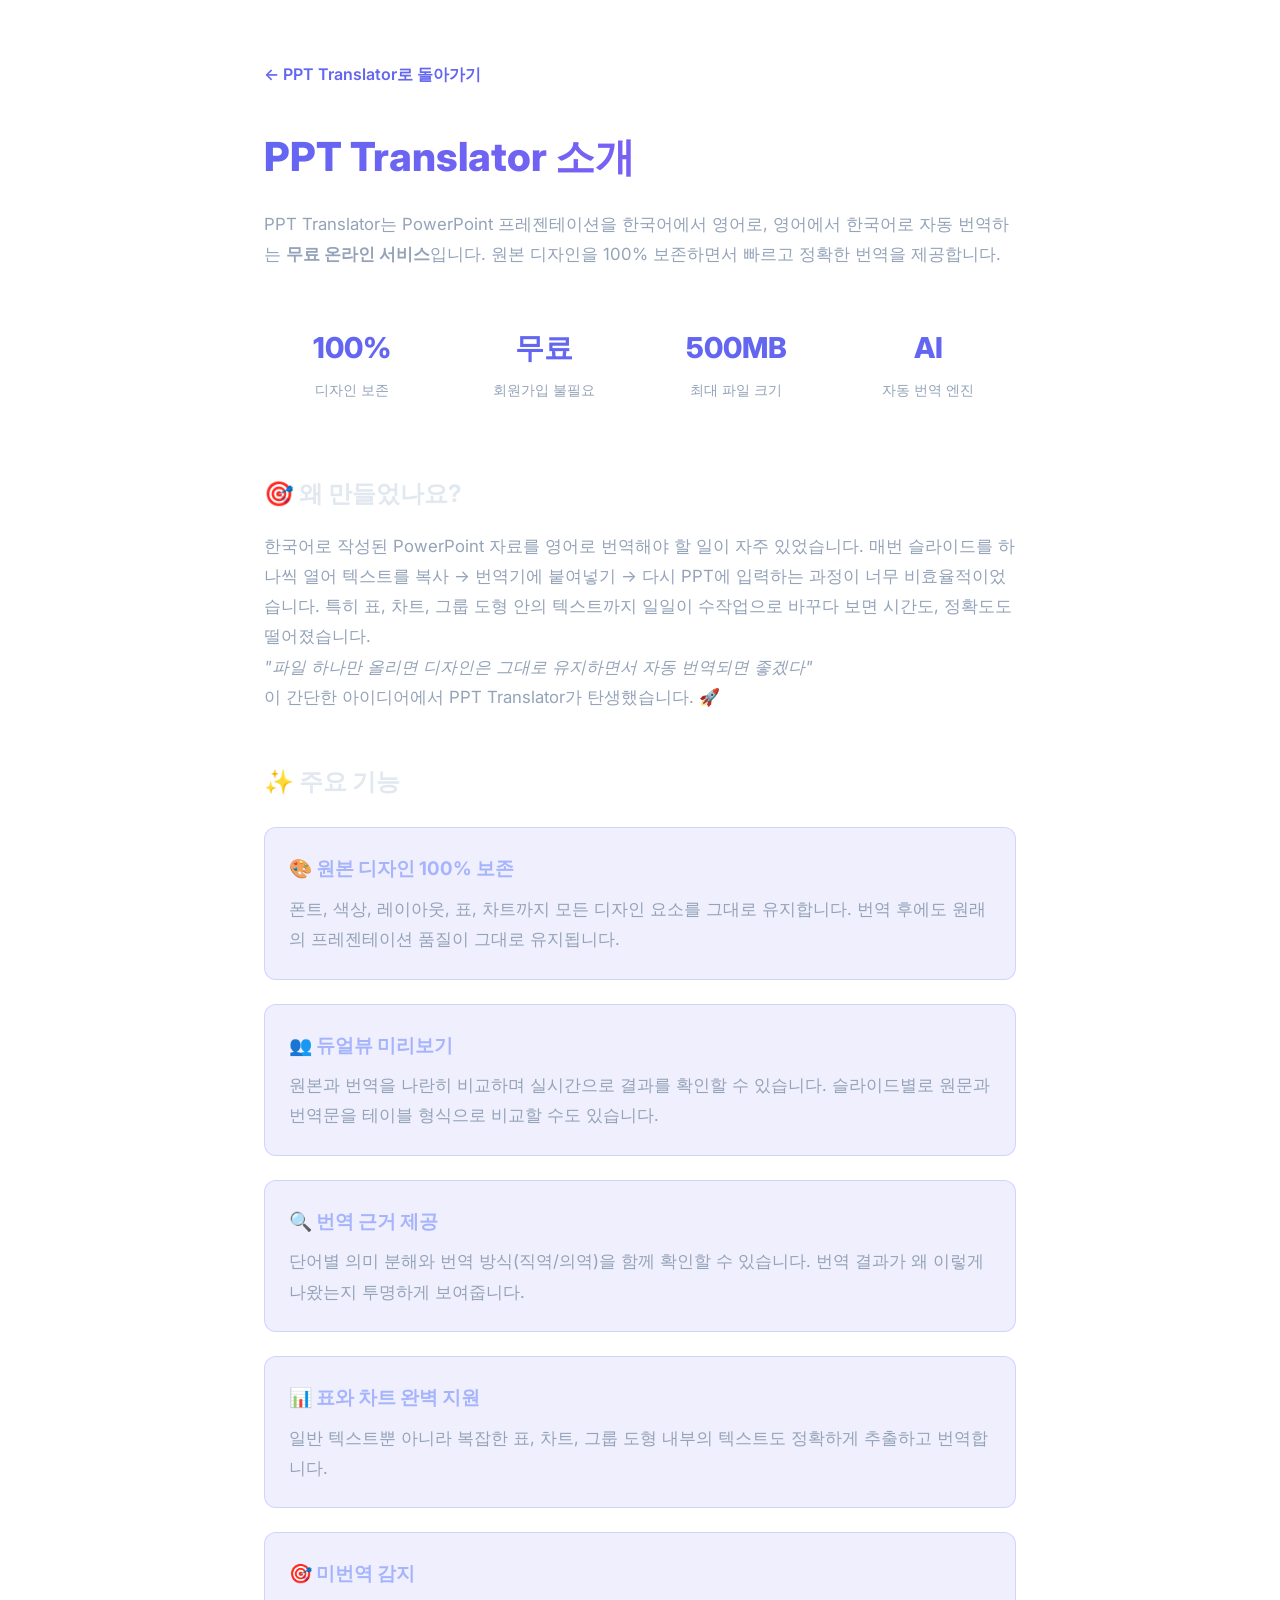
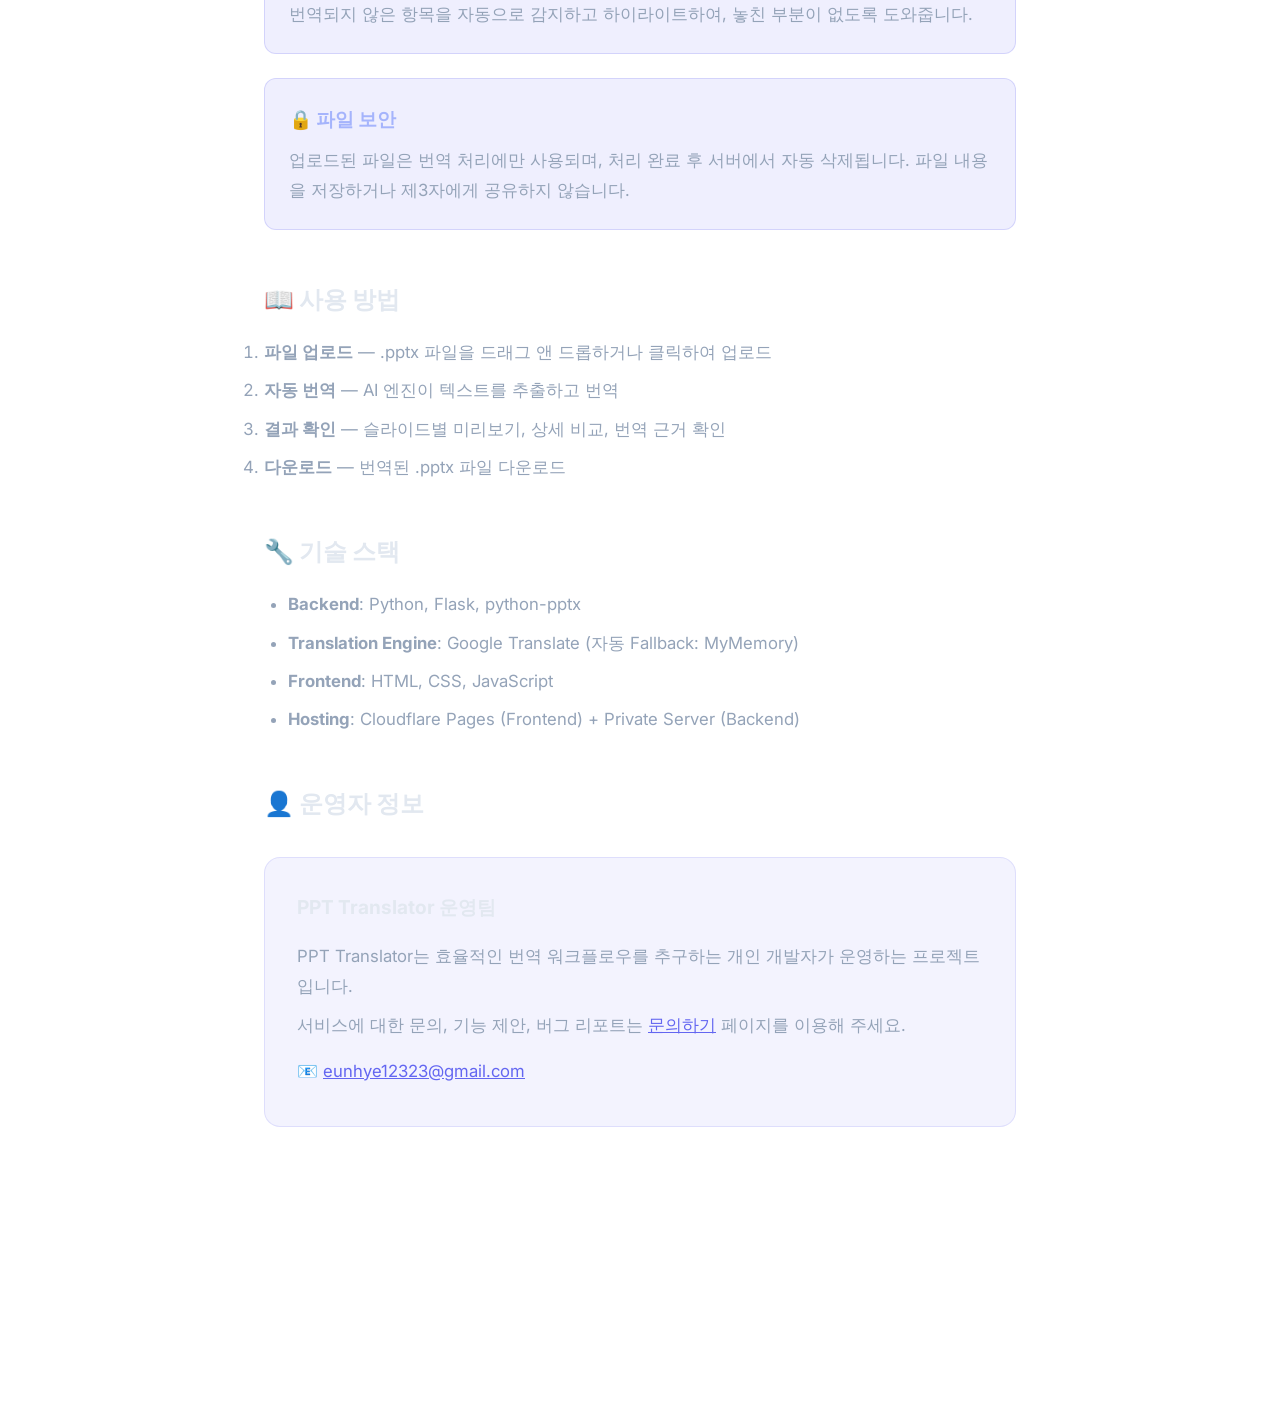
==== cloudflare-pages/about.html @ bfa5f7b9 "sync: Cloudflare Pages files with latest local source - Sync style.css and service.css from static/ " ====
<!DOCTYPE html>
<html lang="ko">

<head>
    <meta charset="UTF-8">
    <meta name="viewport" content="width=device-width, initial-scale=1.0">
    <title>서비스 소개 — PPT Translator | PowerPoint 자동 번역 서비스</title>
    <meta name="description"
        content="PPT Translator는 PowerPoint 프레젠테이션을 AI로 자동 번역하는 무료 온라인 도구입니다. 원본 디자인 100% 보존, 듀얼뷰 미리보기, 번역 근거 제공.">
    <meta property="og:title" content="서비스 소개 — PPT Translator">
    <meta property="og:description" content="PowerPoint 프레젠테이션을 AI로 자동 번역하는 무료 온라인 서비스입니다.">
    <meta property="og:type" content="website">
    <meta property="og:url" content="https://ppt-translate.pages.dev/about.html">
    <link rel="canonical" href="https://ppt-translate.pages.dev/about.html">
    <link rel="preconnect" href="https://fonts.googleapis.com">
    <link rel="preconnect" href="https://fonts.gstatic.com" crossorigin>
    <link
        href="https://fonts.googleapis.com/css2?family=Inter:wght@400;500;600;700;800&family=Noto+Sans+KR:wght@400;500;700&display=swap"
        rel="stylesheet">
    <link rel="stylesheet" href="./style.css">
    <style>
        .page-container {
            max-width: 800px;
            margin: 0 auto;
            padding: 60px 24px;
            color: var(--text-primary, #f1f5f9);
            line-height: 1.8;
        }

        .page-container h1 {
            font-size: 2.5rem;
            font-weight: 800;
            margin-bottom: 16px;
            background: linear-gradient(135deg, #6366f1, #8b5cf6);
            -webkit-background-clip: text;
            -webkit-text-fill-color: transparent;
        }

        .page-container h2 {
            font-size: 1.5rem;
            font-weight: 700;
            margin-top: 48px;
            margin-bottom: 16px;
            color: #e2e8f0;
        }

        .page-container p,
        .page-container li {
            color: #94a3b8;
            font-size: 1.05rem;
        }

        .page-container ul {
            padding-left: 24px;
        }

        .page-container li {
            margin-bottom: 8px;
        }

        .back-link {
            display: inline-block;
            margin-bottom: 32px;
            color: #6366f1;
            text-decoration: none;
            font-weight: 600;
        }

        .back-link:hover {
            text-decoration: underline;
        }

        .feature-highlight {
            background: rgba(99, 102, 241, 0.1);
            border: 1px solid rgba(99, 102, 241, 0.2);
            border-radius: 12px;
            padding: 24px;
            margin: 24px 0;
        }

        .feature-highlight h3 {
            color: #a5b4fc;
            margin-bottom: 8px;
        }

        .operator-card {
            background: rgba(99, 102, 241, 0.08);
            border: 1px solid rgba(99, 102, 241, 0.15);
            border-radius: 16px;
            padding: 32px;
            margin: 32px 0;
        }

        .operator-card h3 {
            color: #e2e8f0;
            font-size: 1.2rem;
            margin-bottom: 16px;
        }

        .operator-card p {
            color: #94a3b8;
            margin-bottom: 8px;
        }

        .stats-grid {
            display: grid;
            grid-template-columns: repeat(auto-fit, minmax(140px, 1fr));
            gap: 16px;
            margin: 32px 0;
        }

        .stat-card {
            background: rgba(255, 255, 255, 0.05);
            border: 1px solid rgba(255, 255, 255, 0.1);
            border-radius: 12px;
            padding: 20px;
            text-align: center;
        }

        .stat-card .stat-value {
            font-size: 1.8rem;
            font-weight: 800;
            color: #6366f1;
        }

        .stat-card .stat-label {
            color: #94a3b8;
            font-size: 0.85rem;
            margin-top: 4px;
        }

        footer {
            text-align: center;
            padding: 40px 20px;
            margin-top: 60px;
            border-top: 1px solid rgba(255, 255, 255, 0.1);
            color: rgba(255, 255, 255, 0.5);
            font-size: 0.85rem;
        }

        footer a {
            color: rgba(255, 255, 255, 0.6);
            text-decoration: none;
            margin: 0 12px;
        }

        footer a:hover {
            color: #a5b4fc;
        }
    </style>
</head>

<body>
    <div class="page-container">
        <a href="./" class="back-link">← PPT Translator로 돌아가기</a>

        <h1>PPT Translator 소개</h1>
        <p>
            PPT Translator는 PowerPoint 프레젠테이션을 한국어에서 영어로, 영어에서 한국어로
            자동 번역하는 <strong>무료 온라인 서비스</strong>입니다. 원본 디자인을 100% 보존하면서
            빠르고 정확한 번역을 제공합니다.
        </p>

        <div class="stats-grid">
            <div class="stat-card">
                <div class="stat-value">100%</div>
                <div class="stat-label">디자인 보존</div>
            </div>
            <div class="stat-card">
                <div class="stat-value">무료</div>
                <div class="stat-label">회원가입 불필요</div>
            </div>
            <div class="stat-card">
                <div class="stat-value">500MB</div>
                <div class="stat-label">최대 파일 크기</div>
            </div>
            <div class="stat-card">
                <div class="stat-value">AI</div>
                <div class="stat-label">자동 번역 엔진</div>
            </div>
        </div>

        <h2>🎯 왜 만들었나요?</h2>
        <p>
            한국어로 작성된 PowerPoint 자료를 영어로 번역해야 할 일이 자주 있었습니다.
            매번 슬라이드를 하나씩 열어 텍스트를 복사 → 번역기에 붙여넣기 → 다시 PPT에 입력하는
            과정이 너무 비효율적이었습니다. 특히 표, 차트, 그룹 도형 안의 텍스트까지 일일이
            수작업으로 바꾸다 보면 시간도, 정확도도 떨어졌습니다.
        </p>
        <p><em>"파일 하나만 올리면 디자인은 그대로 유지하면서 자동 번역되면 좋겠다"</em></p>
        <p>이 간단한 아이디어에서 PPT Translator가 탄생했습니다. 🚀</p>

        <h2>✨ 주요 기능</h2>

        <div class="feature-highlight">
            <h3>🎨 원본 디자인 100% 보존</h3>
            <p>폰트, 색상, 레이아웃, 표, 차트까지 모든 디자인 요소를 그대로 유지합니다.
                번역 후에도 원래의 프레젠테이션 품질이 그대로 유지됩니다.</p>
        </div>

        <div class="feature-highlight">
            <h3>👥 듀얼뷰 미리보기</h3>
            <p>원본과 번역을 나란히 비교하며 실시간으로 결과를 확인할 수 있습니다.
                슬라이드별로 원문과 번역문을 테이블 형식으로 비교할 수도 있습니다.</p>
        </div>

        <div class="feature-highlight">
            <h3>🔍 번역 근거 제공</h3>
            <p>단어별 의미 분해와 번역 방식(직역/의역)을 함께 확인할 수 있습니다.
                번역 결과가 왜 이렇게 나왔는지 투명하게 보여줍니다.</p>
        </div>

        <div class="feature-highlight">
            <h3>📊 표와 차트 완벽 지원</h3>
            <p>일반 텍스트뿐 아니라 복잡한 표, 차트, 그룹 도형 내부의 텍스트도 정확하게 추출하고 번역합니다.</p>
        </div>

        <div class="feature-highlight">
            <h3>🎯 미번역 감지</h3>
            <p>번역되지 않은 항목을 자동으로 감지하고 하이라이트하여, 놓친 부분이 없도록 도와줍니다.</p>
        </div>

        <div class="feature-highlight">
            <h3>🔒 파일 보안</h3>
            <p>업로드된 파일은 번역 처리에만 사용되며, 처리 완료 후 서버에서 자동 삭제됩니다.
                파일 내용을 저장하거나 제3자에게 공유하지 않습니다.</p>
        </div>

        <h2>📖 사용 방법</h2>
        <ol>
            <li><strong>파일 업로드</strong> — .pptx 파일을 드래그 앤 드롭하거나 클릭하여 업로드</li>
            <li><strong>자동 번역</strong> — AI 엔진이 텍스트를 추출하고 번역</li>
            <li><strong>결과 확인</strong> — 슬라이드별 미리보기, 상세 비교, 번역 근거 확인</li>
            <li><strong>다운로드</strong> — 번역된 .pptx 파일 다운로드</li>
        </ol>

        <h2>🔧 기술 스택</h2>
        <ul>
            <li><strong>Backend</strong>: Python, Flask, python-pptx</li>
            <li><strong>Translation Engine</strong>: Google Translate (자동 Fallback: MyMemory)</li>
            <li><strong>Frontend</strong>: HTML, CSS, JavaScript</li>
            <li><strong>Hosting</strong>: Cloudflare Pages (Frontend) + Private Server (Backend)</li>
        </ul>

        <h2>👤 운영자 정보</h2>
        <div class="operator-card">
            <h3>PPT Translator 운영팀</h3>
            <p>PPT Translator는 효율적인 번역 워크플로우를 추구하는 개인 개발자가 운영하는 프로젝트입니다.</p>
            <p>서비스에 대한 문의, 기능 제안, 버그 리포트는 <a href="./contact.html" style="color:#6366f1;">문의하기</a> 페이지를 이용해 주세요.</p>
            <p style="margin-top:16px;">📧 <a href="mailto:eunhye12323@gmail.com"
                    style="color:#6366f1;">eunhye12323@gmail.com</a></p>
        </div>
    </div>

    <footer>
        <div style="margin-bottom:12px;">
            <a href="./">홈</a>
            <a href="./about.html">서비스 소개</a>
            <a href="./terms.html">이용약관</a>
            <a href="./privacy.html">개인정보 처리방침</a>
            <a href="./contact.html">문의하기</a>
        </div>
        <p>&copy; 2026 PPT Translator. All rights reserved.</p>
    </footer>
</body>

</html>
---- cloudflare-pages/style.css ----
/* ================================================================
   PPT Translator — Service Website Design System
   Font: Inter | Colors: Indigo-Violet gradient
   ================================================================ */

/* ── Reset & Variables ───────────────────────────── */
*,
*::before,
*::after {
    box-sizing: border-box;
    margin: 0;
    padding: 0;
}

:root {
    --primary: #6366f1;
    --primary-dark: #4f46e5;
    --primary-light: #818cf8;
    --accent: #8b5cf6;
    --success: #10b981;
    --danger: #ef4444;
    --warning: #f59e0b;
    --bg: #ffffff;
    --bg-alt: #f8fafc;
    --bg-dark: #0f172a;
    --surface: #ffffff;
    --text: #1e293b;
    --text-muted: #94a3b8;
    --border: #e2e8f0;
    --shadow-sm: 0 1px 3px rgba(0, 0, 0, 0.06);
    --shadow-md: 0 4px 16px rgba(0, 0, 0, 0.08);
    --shadow-lg: 0 8px 32px rgba(0, 0, 0, 0.12);
    --shadow-xl: 0 20px 60px rgba(0, 0, 0, 0.15);
    --radius-sm: 8px;
    --radius: 12px;
    --radius-lg: 16px;
    --radius-xl: 24px;
    --gradient: linear-gradient(135deg, #6366f1, #8b5cf6, #a78bfa);
    --gradient-soft: linear-gradient(135deg, #eef2ff, #ede9fe, #f5f3ff);
    --font: 'Inter', -apple-system, BlinkMacSystemFont, sans-serif;
}

html {
    scroll-behavior: smooth;
}

body {
    font-family: var(--font);
    color: var(--text);
    background: var(--bg);
    line-height: 1.6;
    -webkit-font-smoothing: antialiased;
}

/* ── Navbar ──────────────────────────────────────── */
.navbar {
    position: fixed;
    top: 0;
    left: 0;
    right: 0;
    z-index: 100;
    display: flex;
    align-items: center;
    justify-content: space-between;
    padding: 0 32px;
    height: 64px;
    background: rgba(255, 255, 255, 0.85);
    backdrop-filter: blur(16px);
    -webkit-backdrop-filter: blur(16px);
    border-bottom: 1px solid var(--border);
}

.navbar-brand {
    display: flex;
    align-items: center;
    gap: 10px;
    text-decoration: none;
    color: var(--text);
}

.navbar-logo {
    width: 36px;
    height: 36px;
    border-radius: 10px;
    background: var(--gradient);
    color: #fff;
    display: flex;
    align-items: center;
    justify-content: center;
    font-weight: 800;
    font-size: 1.1rem;
}

.navbar-title {
    font-weight: 700;
    font-size: 1.05rem;
}

.navbar-links {
    display: flex;
    gap: 8px;
    align-items: center;
}

.nav-link {
    text-decoration: none;
    color: var(--text-muted);
    font-size: 0.9rem;
    font-weight: 500;
    padding: 8px 16px;
    border-radius: var(--radius-sm);
    transition: all 0.2s;
}

.nav-link:hover {
    color: var(--text);
    background: var(--bg-alt);
}

.nav-cta {
    background: var(--gradient);
    color: #fff !important;
    border-radius: 20px;
    padding: 8px 20px;
    font-weight: 600;
}

.nav-cta:hover {
    opacity: 0.9;
    transform: translateY(-1px);
}

/* ── Hero ────────────────────────────────────────── */
.hero {
    position: relative;
    overflow: hidden;
    padding: 160px 24px 120px;
    text-align: center;
    background: linear-gradient(180deg, #0f172a 0%, #1e1b4b 50%, #312e81 100%);
    color: #fff;
}

.hero-bg {
    position: absolute;
    inset: 0;
    pointer-events: none;
}

.hero-orb {
    position: absolute;
    border-radius: 50%;
    filter: blur(80px);
    opacity: 0.3;
    animation: float 6s ease-in-out infinite;
}

.orb-1 {
    width: 600px;
    height: 600px;
    background: #6366f1;
    top: -150px;
    left: -100px;
}

.orb-2 {
    width: 400px;
    height: 400px;
    background: #8b5cf6;
    bottom: -100px;
    right: -50px;
    animation-delay: 2s;
}

.orb-3 {
    width: 300px;
    height: 300px;
    background: #a78bfa;
    top: 50%;
    left: 60%;
    animation-delay: 4s;
}

@keyframes float {

    0%,
    100% {
        transform: translateY(0);
    }

    50% {
        transform: translateY(-20px);
    }
}

.hero-inner {
    position: relative;
    z-index: 1;
    max-width: 800px;
    margin: 0 auto;
}

.hero-badge {
    display: inline-block;
    padding: 6px 18px;
    border-radius: 20px;
    background: rgba(99, 102, 241, 0.2);
    border: 1px solid rgba(99, 102, 241, 0.3);
    font-size: 0.82rem;
    font-weight: 600;
    color: #a5b4fc;
    letter-spacing: 0.02em;
    margin-bottom: 28px;
}

.hero-title {
    font-size: clamp(2rem, 5vw, 3.2rem);
    font-weight: 800;
    line-height: 1.25;
    margin-bottom: 20px;
}

.text-gradient {
    background: linear-gradient(135deg, #818cf8, #c084fc, #f0abfc);
    -webkit-background-clip: text;
    background-clip: text;
    -webkit-text-fill-color: transparent;
}

.hero-desc {
    font-size: 1.1rem;
    color: #cbd5e1;
    line-height: 1.7;
    margin-bottom: 36px;
}

.hero-cta {
    display: flex;
    gap: 16px;
    justify-content: center;
    flex-wrap: wrap;
    margin-bottom: 48px;
}

.btn-cta {
    display: inline-flex;
    align-items: center;
    gap: 6px;
    padding: 14px 32px;
    background: var(--gradient);
    color: #fff;
    font-size: 1rem;
    font-weight: 700;
    border-radius: 50px;
    text-decoration: none;
    box-shadow: 0 4px 20px rgba(99, 102, 241, 0.4);
    transition: all 0.3s;
}

.btn-cta:hover {
    transform: translateY(-2px);
    box-shadow: 0 6px 30px rgba(99, 102, 241, 0.5);
}

.btn-ghost {
    display: inline-flex;
    align-items: center;
    padding: 14px 28px;
    color: #e2e8f0;
    font-size: 0.95rem;
    font-weight: 600;
    border: 1px solid rgba(255, 255, 255, 0.2);
    border-radius: 50px;
    text-decoration: none;
    transition: all 0.3s;
}

.btn-ghost:hover {
    background: rgba(255, 255, 255, 0.1);
    border-color: rgba(255, 255, 255, 0.4);
}

.hero-trust {
    display: flex;
    align-items: center;
    justify-content: center;
    gap: 12px;
}

.trust-avatars {
    display: flex;
}

.avatar {
    width: 36px;
    height: 36px;
    border-radius: 50%;
    background: rgba(255, 255, 255, 0.15);
    display: flex;
    align-items: center;
    justify-content: center;
    font-size: 1.1rem;
    border: 2px solid rgba(255, 255, 255, 0.2);
    margin-left: -8px;
}

.avatar:first-child {
    margin-left: 0;
}

.trust-text {
    font-size: 0.88rem;
    color: #94a3b8;
}

.trust-text strong {
    color: #e2e8f0;
}

/* ── Sections ────────────────────────────────────── */
.section {
    padding: 100px 24px;
}

.section-alt {
    background: var(--bg-alt);
}

.upload-section {
    background: var(--bg);
}

.section-inner {
    max-width: 1100px;
    margin: 0 auto;
}

.section-badge {
    display: inline-block;
    padding: 4px 14px;
    border-radius: 20px;
    background: var(--gradient-soft);
    color: var(--primary);
    font-size: 0.75rem;
    font-weight: 700;
    letter-spacing: 0.08em;
    margin-bottom: 12px;
}

.section-title {
    font-size: 2rem;
    font-weight: 800;
    color: var(--text);
    margin-bottom: 8px;
}

.section-subtitle {
    color: var(--text-muted);
    font-size: 1.05rem;
    margin-bottom: 48px;
}

.section-inner>.section-badge,
.section-inner>.section-title,
.section-inner>.section-subtitle {
    text-align: center;
    display: block;
}

/* ── Steps (How it Works) ────────────────────────── */
.steps-row {
    display: flex;
    align-items: flex-start;
    justify-content: center;
    gap: 0;
    flex-wrap: wrap;
}

.step-card {
    flex: 0 1 280px;
    text-align: center;
    padding: 36px 28px;
    background: var(--surface);
    border: 1px solid var(--border);
    border-radius: var(--radius-lg);
    transition: all 0.3s;
}

.step-card:hover {
    transform: translateY(-4px);
    box-shadow: var(--shadow-md);
    border-color: var(--primary-light);
}

.step-num {
    font-size: 0.72rem;
    font-weight: 800;
    color: var(--primary);
    letter-spacing: 0.1em;
    margin-bottom: 12px;
}

.step-icon {
    font-size: 2.4rem;
    margin-bottom: 16px;
}

.step-card h3 {
    font-size: 1.1rem;
    font-weight: 700;
    margin-bottom: 8px;
}

.step-card p {
    font-size: 0.88rem;
    color: var(--text-muted);
    line-height: 1.6;
}

.step-arrow {
    display: flex;
    align-items: center;
    justify-content: center;
    font-size: 1.6rem;
    color: var(--primary-light);
    padding: 0 16px;
    font-weight: 300;
}

@media (max-width: 768px) {
    .steps-row {
        flex-direction: column;
        align-items: center;
        gap: 16px;
    }

    .step-arrow {
        transform: rotate(90deg);
        padding: 8px 0;
    }
}

/* ── Features Grid ───────────────────────────────── */
.features-grid {
    display: grid;
    grid-template-columns: repeat(3, 1fr);
    gap: 20px;
}

.feature-card {
    padding: 32px 24px;
    background: var(--surface);
    border: 1px solid var(--border);
    border-radius: var(--radius-lg);
    transition: all 0.3s;
}

.feature-card:hover {
    transform: translateY(-4px);
    box-shadow: var(--shadow-md);
    border-color: var(--primary-light);
}

.fc-icon {
    width: 52px;
    height: 52px;
    border-radius: var(--radius);
    background: var(--gradient-soft);
    display: flex;
    align-items: center;
    justify-content: center;
    font-size: 1.5rem;
    margin-bottom: 16px;
}

.feature-card h3 {
    font-size: 1rem;
    font-weight: 700;
    margin-bottom: 8px;
}

.feature-card p {
    font-size: 0.88rem;
    color: var(--text-muted);
    line-height: 1.6;
}

@media (max-width: 900px) {
    .features-grid {
        grid-template-columns: repeat(2, 1fr);
    }
}

@media (max-width: 580px) {
    .features-grid {
        grid-template-columns: 1fr;
    }
}

/* ── Upload Card ─────────────────────────────────── */
.upload-card {
    max-width: 640px;
    margin: 0 auto;
    background: var(--surface);
    border: 1px solid var(--border);
    border-radius: var(--radius-xl);
    padding: 32px;
    box-shadow: var(--shadow-lg);
}

.lang-toggle {
    display: flex;
    gap: 8px;
    margin-bottom: 24px;
    background: var(--bg-alt);
    border-radius: var(--radius);
    padding: 4px;
}

.lang-btn {
    flex: 1;
    display: flex;
    align-items: center;
    justify-content: center;
    gap: 6px;
    padding: 12px 16px;
    border: none;
    background: transparent;
    border-radius: var(--radius-sm);
    cursor: pointer;
    font-family: var(--font);
    font-size: 0.88rem;
    font-weight: 500;
    color: var(--text-muted);
    transition: all 0.25s;
}

.lang-btn.selected {
    background: var(--surface);
    color: var(--text);
    font-weight: 600;
    box-shadow: var(--shadow-sm);
}

.lang-flag {
    font-size: 1.1em;
}

.lang-arrow {
    color: var(--primary);
    font-weight: 700;
}

.upload-zone {
    border: 2px dashed var(--border);
    border-radius: var(--radius-lg);
    padding: 48px 24px;
    text-align: center;
    cursor: pointer;
    transition: all 0.3s;
    position: relative;
}

.upload-zone:hover,
.upload-zone.dragover {
    border-color: var(--primary);
    background: rgba(99, 102, 241, 0.04);
}

.uz-icon {
    font-size: 2.8rem;
    margin-bottom: 16px;
}

.upload-zone h3 {
    font-size: 1rem;
    font-weight: 600;
    margin-bottom: 6px;
    color: var(--text);
}

.upload-zone p {
    font-size: 0.82rem;
    color: var(--text-muted);
    margin-bottom: 20px;
}

.upload-btn-fake {
    display: inline-block;
    padding: 10px 28px;
    border-radius: 50px;
    background: var(--gradient);
    color: #fff;
    font-weight: 600;
    font-size: 0.9rem;
    transition: all 0.3s;
}

.upload-zone:hover .upload-btn-fake {
    transform: translateY(-2px);
    box-shadow: 0 4px 16px rgba(99, 102, 241, 0.3);
}

#fileInput {
    display: none;
}

/* ── Error Message ───────────────────────────────── */
.error-message {
    display: none;
    max-width: 640px;
    margin: 12px auto 0;
    padding: 14px 20px;
    border-radius: var(--radius);
    font-size: 0.9rem;
    font-weight: 500;
    background: #fef2f2;
    color: #dc2626;
    border: 1px solid #fecaca;
}

.error-message.active {
    display: block;
}

/* ── Progress Section ────────────────────────────── */
.progress-section {
    display: none;
    max-width: 640px;
    margin: 24px auto 0;
}

.progress-card {
    background: var(--surface);
    border: 1px solid var(--border);
    border-radius: var(--radius-xl);
    padding: 36px;
    box-shadow: var(--shadow-lg);
}

.progress-header {
    display: flex;
    align-items: center;
    gap: 12px;
    margin-bottom: 20px;
}

.spinner {
    width: 24px;
    height: 24px;
    border: 3px solid var(--border);
    border-top-color: var(--primary);
    border-radius: 50%;
    animation: spin 0.8s linear infinite;
}

@keyframes spin {
    to {
        transform: rotate(360deg);
    }
}

.progress-header h3 {
    font-size: 1.05rem;
    font-weight: 700;
}

.progress-percent-display {
    font-size: 2.4rem;
    font-weight: 800;
    text-align: center;
    background: var(--gradient);
    -webkit-background-clip: text;
    background-clip: text;
    -webkit-text-fill-color: transparent;
    margin-bottom: 16px;
}

.progress-bar-track {
    height: 8px;
    background: var(--bg-alt);
    border-radius: 4px;
    overflow: hidden;
    margin-bottom: 12px;
}

.progress-bar-fill {
    height: 100%;
    width: 0%;
    background: var(--gradient);
    border-radius: 4px;
    transition: width 0.4s ease;
}

.progress-step-text {
    font-size: 0.88rem;
    color: var(--text-muted);
    text-align: center;
    margin-bottom: 12px;
}

.timer-display {
    display: flex;
    align-items: center;
    justify-content: center;
    gap: 8px;
    font-size: 0.85rem;
    color: var(--text-muted);
}

.timer-value {
    font-weight: 700;
    color: var(--text);
}

/* ── Result Section ──────────────────────────────── */
.result-section {
    display: none;
    max-width: 1200px;
    margin: 32px auto 0;
}

.stats-grid {
    display: grid;
    grid-template-columns: repeat(4, 1fr);
    gap: 12px;
    margin-bottom: 20px;
}

.stat-card {
    background: var(--surface);
    border: 1px solid var(--border);
    border-radius: var(--radius);
    padding: 20px;
    text-align: center;
    transition: all 0.3s;
}

.stat-card:hover {
    transform: translateY(-2px);
    box-shadow: var(--shadow-sm);
}

.stat-number {
    font-size: 1.8rem;
    font-weight: 800;
    color: var(--text);
}

.stat-success {
    color: var(--success);
}

.stat-danger {
    color: var(--danger);
}

.stat-label {
    font-size: 0.8rem;
    color: var(--text-muted);
    font-weight: 500;
    margin-top: 4px;
}

.completion-bar {
    margin-bottom: 20px;
}

.completion-header {
    display: flex;
    justify-content: space-between;
    margin-bottom: 8px;
}

.completion-label {
    font-size: 0.85rem;
    font-weight: 600;
    color: var(--text);
}

.completion-percent {
    font-size: 0.85rem;
    font-weight: 700;
    color: var(--primary);
}

.completion-track {
    height: 8px;
    background: var(--bg-alt);
    border-radius: 4px;
    overflow: hidden;
}

.completion-fill {
    height: 100%;
    background: var(--gradient);
    border-radius: 4px;
    transition: width 0.6s ease;
}

/* ── Alerts ──────────────────────────────────────── */
.alert {
    padding: 14px 20px;
    border-radius: var(--radius);
    font-size: 0.9rem;
    margin-bottom: 20px;
}

.alert-success {
    background: #ecfdf5;
    color: #065f46;
    border: 1px solid #a7f3d0;
}

.alert-warning {
    background: #fffbeb;
    color: #92400e;
    border: 1px solid #fde68a;
}

.btn-link {
    background: none;
    border: none;
    color: inherit;
    text-decoration: underline;
    cursor: pointer;
    font-weight: 600;
    font-family: var(--font);
}

/* ── Timing Card ─────────────────────────────────── */
.timing-card {
    background: var(--bg-alt);
    border-radius: var(--radius);
    padding: 16px 20px;
    margin-bottom: 20px;
}

.timing-header {
    display: flex;
    align-items: center;
    gap: 8px;
}

.timing-total-label {
    font-size: 0.88rem;
    font-weight: 500;
    color: var(--text-muted);
}

.timing-total-value {
    font-size: 1rem;
    font-weight: 700;
    color: var(--text);
    margin-left: auto;
}

/* ── Actions ─────────────────────────────────────── */
.actions {
    display: flex;
    gap: 12px;
    justify-content: center;
    margin-bottom: 24px;
    flex-wrap: wrap;
}

.btn {
    display: inline-flex;
    align-items: center;
    gap: 6px;
    padding: 12px 28px;
    border-radius: 50px;
    font-family: var(--font);
    font-size: 0.9rem;
    font-weight: 600;
    border: none;
    cursor: pointer;
    text-decoration: none;
    transition: all 0.3s;
}

.btn-primary {
    background: var(--gradient);
    color: #fff;
    box-shadow: 0 4px 16px rgba(99, 102, 241, 0.3);
}

.btn-primary:hover {
    transform: translateY(-2px);
    box-shadow: 0 6px 24px rgba(99, 102, 241, 0.4);
}

.btn-secondary {
    background: var(--bg-alt);
    color: var(--text);
    border: 1px solid var(--border);
}

.btn-secondary:hover {
    background: #f1f5f9;
}

/* ── Preview Tabs ────────────────────────────────── */
.preview-tabs {
    display: flex;
    gap: 4px;
    padding: 4px;
    background: var(--bg-alt);
    border-radius: var(--radius);
    margin-bottom: 16px;
    flex-wrap: wrap;
}

.preview-tab {
    flex: 1;
    min-width: 100px;
    padding: 10px 16px;
    border: none;
    background: transparent;
    border-radius: var(--radius-sm);
    font-family: var(--font);
    font-size: 0.82rem;
    font-weight: 500;
    color: var(--text-muted);
    cursor: pointer;
    transition: all 0.2s;
}

.preview-tab.active {
    background: var(--surface);
    color: var(--text);
    font-weight: 600;
    box-shadow: var(--shadow-sm);
}

.preview-tab:hover:not(.active) {
    color: var(--text);
}

/* ── Slide Nav ───────────────────────────────────── */
.slide-nav {
    display: flex;
    align-items: center;
    justify-content: center;
    gap: 16px;
    margin-bottom: 16px;
}

.slide-nav-btn {
    width: 40px;
    height: 40px;
    border-radius: 50%;
    border: 1px solid var(--border);
    background: var(--surface);
    cursor: pointer;
    font-size: 1rem;
    display: flex;
    align-items: center;
    justify-content: center;
    transition: all 0.2s;
}

.slide-nav-btn:hover:not(:disabled) {
    background: var(--bg-alt);
    border-color: var(--primary);
}

.slide-nav-btn:disabled {
    opacity: 0.4;
    cursor: default;
}

.slide-nav-label {
    font-size: 0.9rem;
    font-weight: 600;
    color: var(--text);
}

/* ── Slide Preview ───────────────────────────────── */
.slide-preview-wrapper {
    max-width: 960px;
    margin: 0 auto;
}

.slide-canvas {
    position: relative;
    width: 100%;
    border-radius: var(--radius);
    border: 1px solid var(--border);
    box-shadow: var(--shadow-md);
    overflow: hidden;
}

.slide-shape {
    position: absolute;
    overflow: hidden;
    padding: 4px;
}

.slide-text {
    line-height: 1.4;
    word-break: break-word;
}

.slide-table {
    width: 100%;
    border-collapse: collapse;
    font-size: 0.65rem;
}

.slide-table td {
    border: 1px solid #ddd;
    padding: 2px 4px;
    vertical-align: top;
}

.slide-number-badge {
    position: absolute;
    top: 8px;
    left: 8px;
    z-index: 10;
    background: rgba(0, 0, 0, 0.6);
    color: #fff;
    font-size: 0.7rem;
    font-weight: 600;
    padding: 3px 10px;
    border-radius: 12px;
}

.slide-empty {
    display: flex;
    align-items: center;
    justify-content: center;
    height: 100%;
    color: #9ca3af;
}

.slide-preview-hint {
    text-align: center;
    font-size: 0.78rem;
    color: var(--text-muted);
    padding: 12px 0;
}

.untranslated-text {
    color: var(--danger) !important;
    font-weight: 600;
}

/* ── Dual View ───────────────────────────────────── */
.dual-view-container {
    display: flex;
    gap: 20px;
    max-width: 1500px;
    margin: 0 auto;
    padding: 0 24px;
}

.dual-view-panel {
    flex: 1;
}

.dual-view-panel h3 {
    font-size: 0.95rem;
    font-weight: 600;
    margin-bottom: 12px;
    text-align: center;
}

@media (max-width: 768px) {
    .dual-view-container {
        flex-direction: column;
    }
}

/* ── Comparison Tables ───────────────────────────── */
.comparison-table {
    width: 100%;
    border-collapse: collapse;
    font-size: 0.88rem;
}

.comparison-table th {
    padding: 10px 14px;
    background: var(--bg-alt);
    border-bottom: 2px solid var(--border);
    text-align: left;
    font-weight: 600;
    font-size: 0.82rem;
    color: var(--text-muted);
}

.comparison-table td {
    padding: 10px 14px;
    border-bottom: 1px solid var(--border);
    vertical-align: top;
}

.row-untranslated {
    background: #fef2f2;
}

.is-untranslated {
    color: var(--danger);
    font-style: italic;
}

/* ── Badges ──────────────────────────────────────── */
.badge {
    display: inline-block;
    padding: 3px 10px;
    border-radius: 12px;
    font-size: 0.72rem;
    font-weight: 600;
}

.badge-translated {
    background: #ecfdf5;
    color: #065f46;
}

.badge-literal {
    background: #eff6ff;
    color: #1e40af;
}

.badge-liberal {
    background: #fdf4ff;
    color: #86198f;
}

.badge-mixed {
    background: #fffbeb;
    color: #92400e;
}

.badge-keep {
    background: var(--bg-alt);
    color: var(--text-muted);
}

.badge-untranslated {
    background: #fee2e2;
    color: #dc2626;
}

/* ── Modal ───────────────────────────────────────── */
.modal-overlay {
    position: fixed;
    inset: 0;
    z-index: 200;
    background: rgba(0, 0, 0, 0.5);
    backdrop-filter: blur(4px);
    display: none;
    align-items: center;
    justify-content: center;
}

.modal-overlay.active {
    display: flex;
}

.modal-content {
    background: var(--surface);
    border-radius: var(--radius-xl);
    width: 90%;
    max-width: 640px;
    max-height: 80vh;
    overflow-y: auto;
    box-shadow: var(--shadow-xl);
}

.modal-header {
    display: flex;
    align-items: center;
    justify-content: space-between;
    padding: 20px 24px;
    border-bottom: 1px solid var(--border);
}

.modal-header h3 {
    font-size: 1.1rem;
    font-weight: 700;
}

.modal-close {
    width: 36px;
    height: 36px;
    border-radius: 50%;
    border: none;
    background: var(--bg-alt);
    font-size: 1.2rem;
    cursor: pointer;
    display: flex;
    align-items: center;
    justify-content: center;
}

.modal-body {
    padding: 24px;
}

.rationale-section {
    margin-bottom: 20px;
}

.rationale-section h4 {
    font-size: 0.88rem;
    font-weight: 700;
    margin-bottom: 8px;
    color: var(--text);
}

.rationale-original,
.rationale-translated {
    padding: 12px 16px;
    border-radius: var(--radius-sm);
    background: var(--bg-alt);
    font-size: 0.9rem;
    line-height: 1.6;
}

.word-breakdown-table {
    width: 100%;
    border-collapse: collapse;
    font-size: 0.85rem;
}

.word-breakdown-table th {
    padding: 8px 12px;
    text-align: left;
    font-weight: 600;
    font-size: 0.78rem;
    border-bottom: 2px solid var(--border);
    color: var(--text-muted);
    background: var(--bg-alt);
}

.word-breakdown-table td {
    padding: 8px 12px;
    border-bottom: 1px solid var(--border);
}

/* ── Footer ──────────────────────────────────────── */
.footer {
    background: var(--bg-dark);
    color: #94a3b8;
    padding: 60px 24px 32px;
}

.footer-inner {
    max-width: 1100px;
    margin: 0 auto;
}

.footer-top {
    display: flex;
    justify-content: space-between;
    align-items: flex-start;
    padding-bottom: 32px;
    border-bottom: 1px solid rgba(255, 255, 255, 0.1);
    margin-bottom: 24px;
    flex-wrap: wrap;
    gap: 24px;
}

.footer-brand {
    display: flex;
    align-items: center;
    gap: 14px;
}

.footer-logo {
    width: 40px;
    height: 40px;
    border-radius: 12px;
    background: var(--gradient);
    color: #fff;
    display: flex;
    align-items: center;
    justify-content: center;
    font-weight: 800;
    font-size: 1.1rem;
}

.footer-brand strong {
    color: #e2e8f0;
    font-size: 1rem;
}

.footer-brand span {
    font-size: 0.82rem;
    color: #64748b;
}

.footer-links {
    display: flex;
    gap: 24px;
    flex-wrap: wrap;
}

.footer-links a {
    color: #94a3b8;
    text-decoration: none;
    font-size: 0.88rem;
    font-weight: 500;
    transition: color 0.2s;
}

.footer-links a:hover {
    color: #e2e8f0;
}

.footer-bottom {
    text-align: center;
    font-size: 0.8rem;
    color: #475569;
}

/* ── Responsive ──────────────────────────────────── */
@media (max-width: 640px) {
    .navbar {
        padding: 0 16px;
    }

    .navbar-links {
        gap: 4px;
    }

    .nav-link {
        padding: 6px 10px;
        font-size: 0.82rem;
    }

    .hero {
        padding: 120px 16px 80px;
    }

    .hero-title {
        font-size: 1.8rem;
    }

    .section {
        padding: 60px 16px;
    }

    .stats-grid {
        grid-template-columns: repeat(2, 1fr);
    }

    .footer-top {
        flex-direction: column;
    }
}
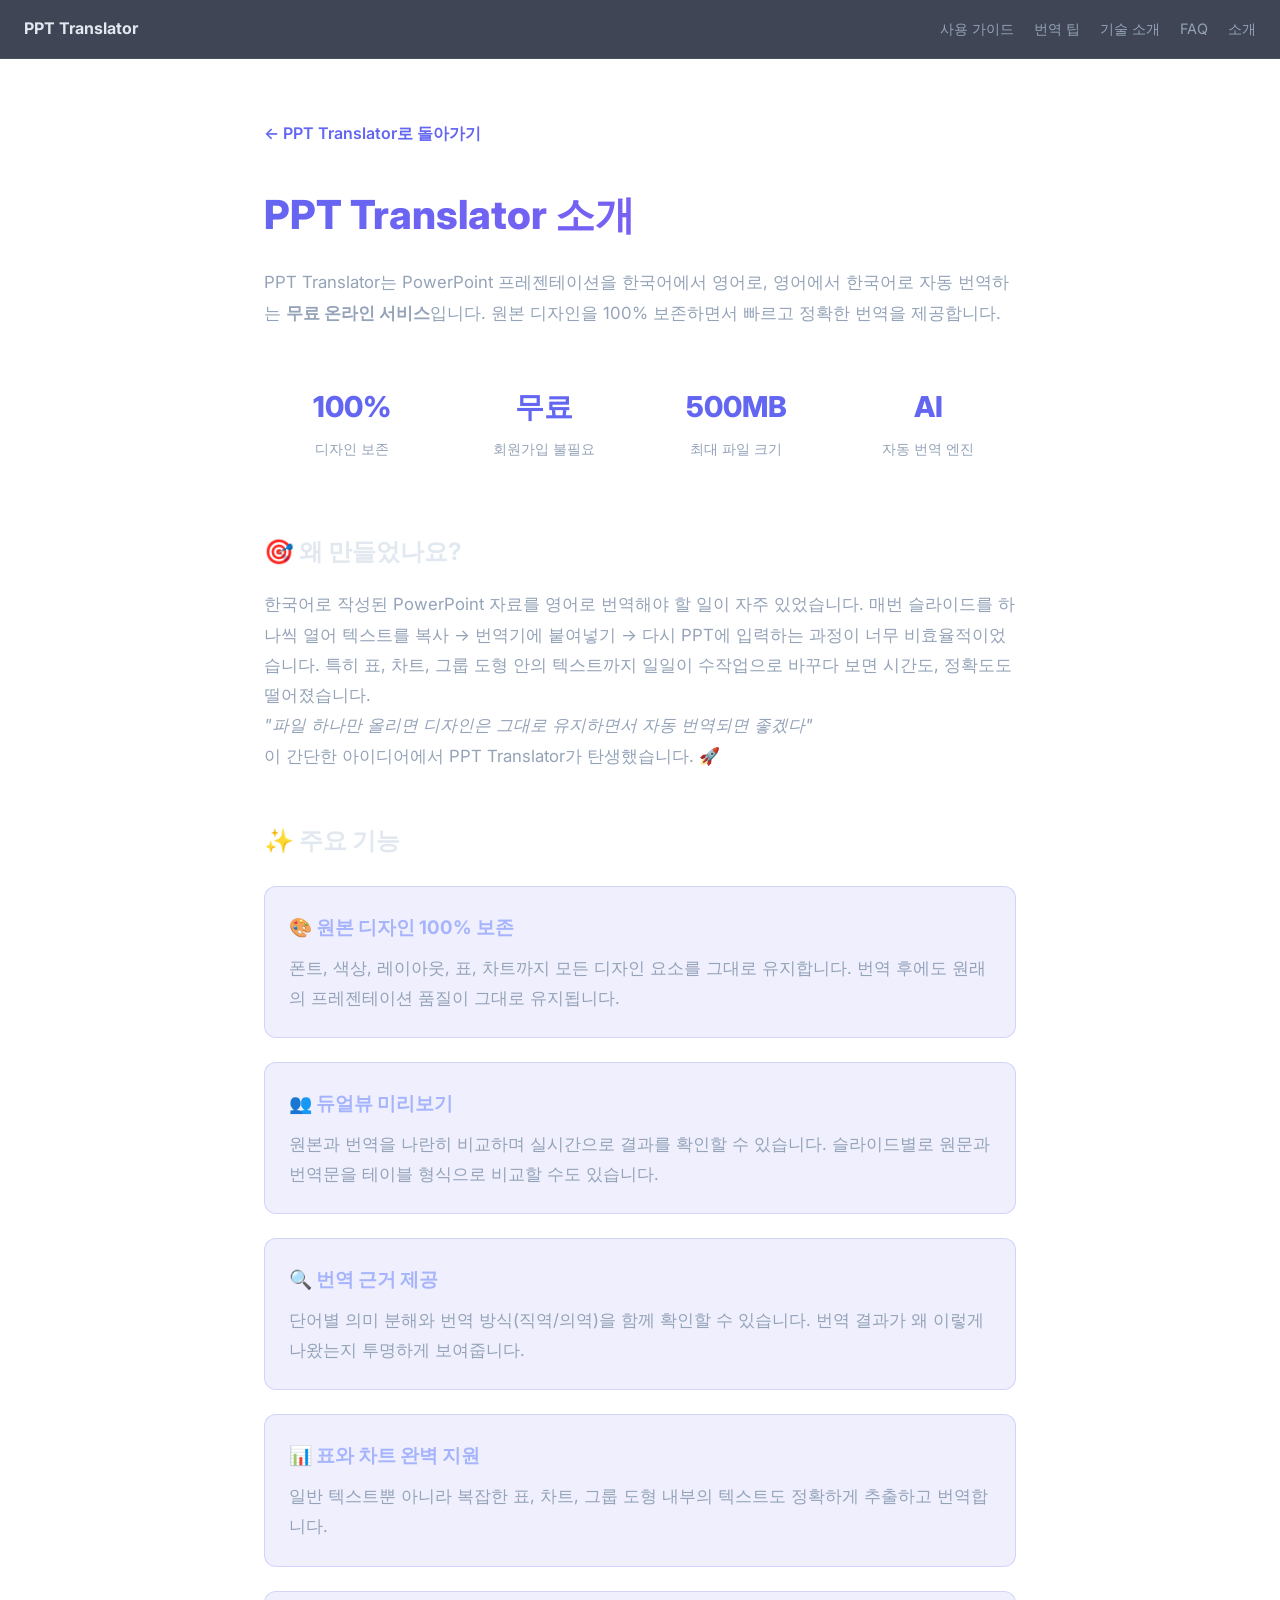
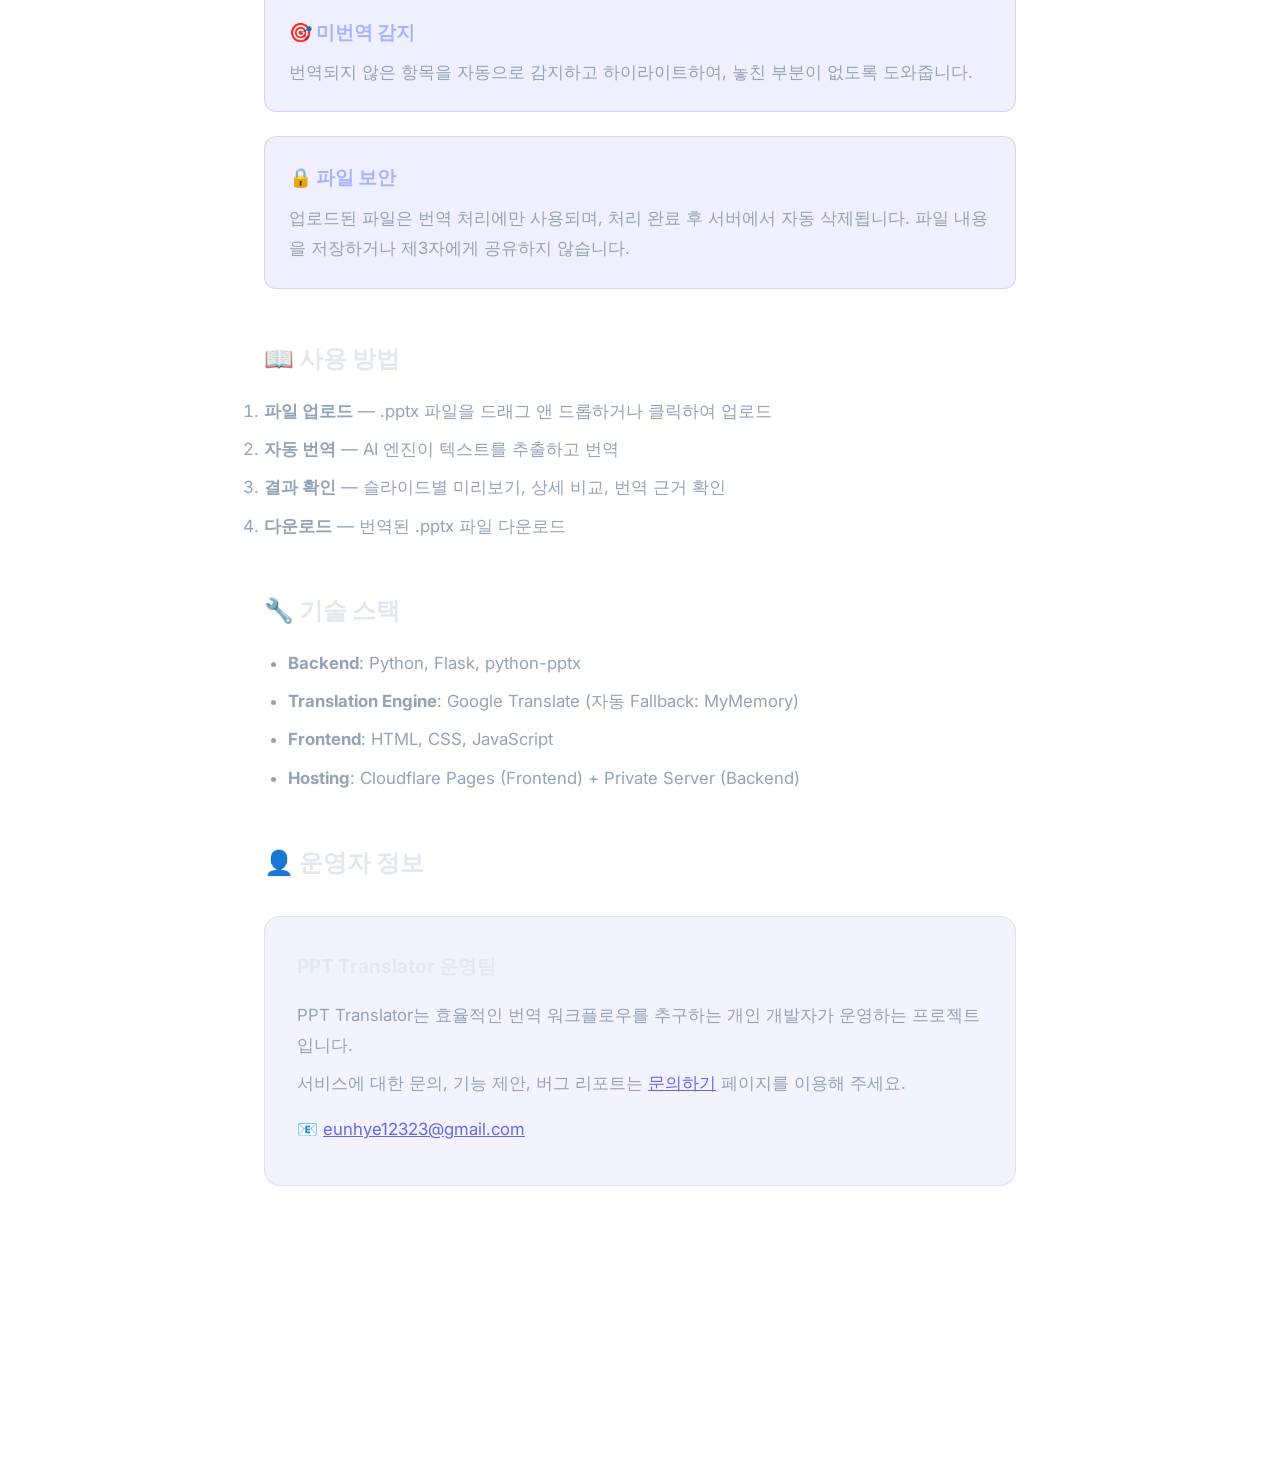
==== commit 938979ea: "feat: AdSense 승인용 정보성 콘텐츠 5페이지 추가 + 사이트 네비게이션 강화 - guide.html: PPT 번역 완벽 가이드 (사용법 A to Z) - tips.htm" ====
--- a/cloudflare-pages/about.html
+++ b/cloudflare-pages/about.html
@@ -3,6 +3,9 @@
 
 <head>
     <meta charset="UTF-8">
+    <meta name="google-adsense-account" content="ca-pub-9949834393027889">
+    <script async src="https://pagead2.googlesyndication.com/pagead/js/adsbygoogle.js?client=ca-pub-9949834393027889"
+        crossorigin="anonymous"></script>
     <meta name="viewport" content="width=device-width, initial-scale=1.0">
     <title>서비스 소개 — PPT Translator | PowerPoint 자동 번역 서비스</title>
     <meta name="description"
@@ -129,6 +132,35 @@
             margin-top: 4px;
         }
 
+        .nav-global {
+            display: flex;
+            gap: 20px;
+            padding: 16px 24px;
+            background: rgba(15, 23, 42, 0.8);
+            backdrop-filter: blur(10px);
+            border-bottom: 1px solid rgba(255, 255, 255, 0.06);
+            flex-wrap: wrap;
+            align-items: center;
+        }
+
+        .nav-global a {
+            color: #94a3b8;
+            text-decoration: none;
+            font-size: 0.9rem;
+            transition: color 0.2s;
+        }
+
+        .nav-global a:hover {
+            color: #6366f1;
+        }
+
+        .nav-global .nav-brand {
+            color: #e2e8f0;
+            font-weight: 700;
+            font-size: 1rem;
+            margin-right: auto;
+        }
+
         footer {
             text-align: center;
             padding: 40px 20px;
@@ -151,6 +183,15 @@
 </head>
 
 <body>
+    <nav class="nav-global">
+        <a href="./" class="nav-brand">PPT Translator</a>
+        <a href="./guide.html">사용 가이드</a>
+        <a href="./tips.html">번역 팁</a>
+        <a href="./how-it-works.html">기술 소개</a>
+        <a href="./faq-detail.html">FAQ</a>
+        <a href="./about.html">소개</a>
+    </nav>
+
     <div class="page-container">
         <a href="./" class="back-link">← PPT Translator로 돌아가기</a>
 
@@ -255,7 +296,11 @@
     <footer>
         <div style="margin-bottom:12px;">
             <a href="./">홈</a>
-            <a href="./about.html">서비스 소개</a>
+            <a href="./guide.html">사용 가이드</a>
+            <a href="./tips.html">번역 팁</a>
+            <a href="./how-it-works.html">기술 소개</a>
+            <a href="./faq-detail.html">FAQ</a>
+            <a href="./about.html">소개</a>
             <a href="./terms.html">이용약관</a>
             <a href="./privacy.html">개인정보 처리방침</a>
             <a href="./contact.html">문의하기</a>
